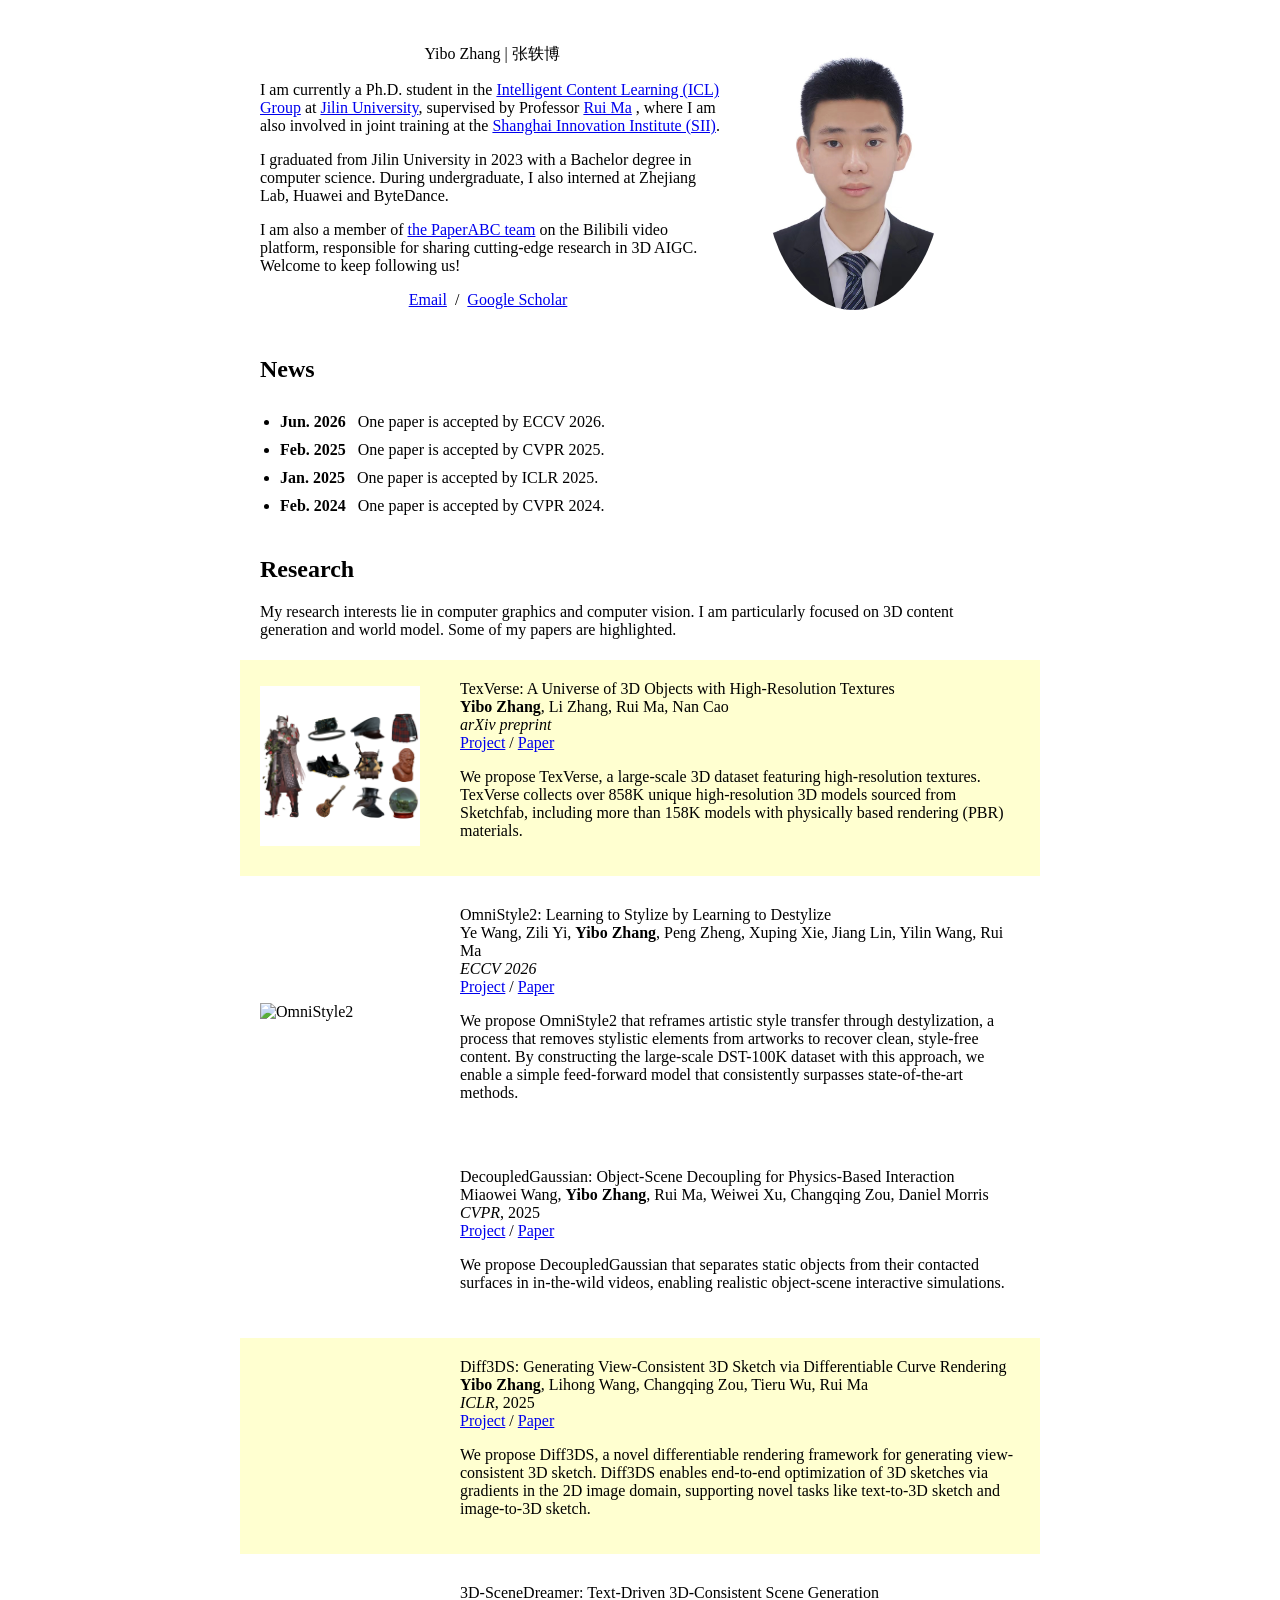
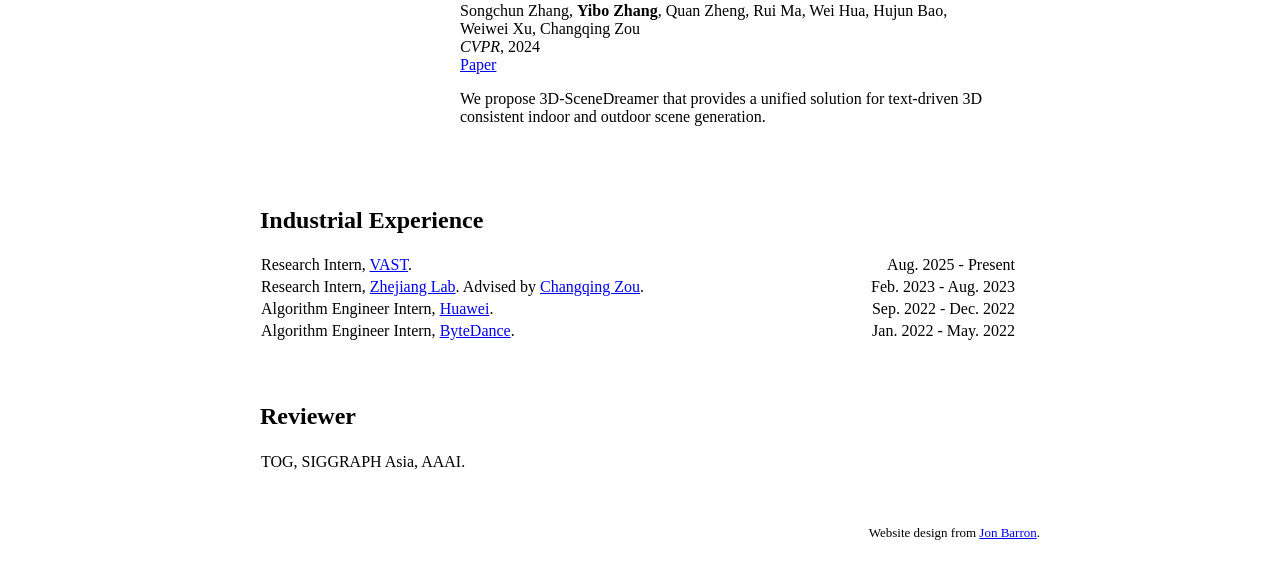
==== index.html @ 72d9ba34 "Swap OmniStyle2 and TexVerse content in index.html" ====
<!DOCTYPE HTML>
<html lang="en">
  <head>
    <meta http-equiv="Content-Type" content="text/html; charset=UTF-8">

    <title>Yibo Zhang</title>

    <meta name="author" content="Yibo Zhang">
    <meta name="viewport" content="width=device-width, initial-scale=1">
    <link rel="shortcut icon" href="images/favicon/favicon.ico" type="image/x-icon">
    <link rel="stylesheet" type="text/css" href="stylesheet.css">
    
  </head> 

  <body>
    <table style="width:100%;max-width:800px;border:0px;border-spacing:0px;border-collapse:separate;margin-right:auto;margin-left:auto;"><tbody>
      <tr style="padding:0px">
        <td style="padding:0px">
          <table style="width:100%;border:0px;border-spacing:0px;border-collapse:separate;margin-right:auto;margin-left:auto;"><tbody>
            <tr style="padding:0px">
              <td style="padding:2.5%;width:63%;vertical-align:middle">
                <p class="name" style="text-align: center;"> Yibo Zhang | 张轶博</p>
                <p>
                  I am currently a Ph.D. student in the <a href="https://ruim-jlu.github.io/team/">Intelligent Content Learning (ICL) Group</a> at <a href="https://global.jlu.edu.cn/">Jilin University</a>, supervised by Professor <a href="https://ruim-jlu.github.io/">Rui Ma</a>
                  , where I am also involved in joint training at the <a href="https://www.sii.edu.cn/">Shanghai Innovation Institute (SII)</a>.
                </p>
                
                <p> 
                  I graduated from Jilin University in 2023 with a Bachelor degree in computer science.
                  During undergraduate, I also interned at Zhejiang Lab, Huawei and ByteDance.
                </p>

                <p>
                  I am also a member of <a href="https://space.bilibili.com/1127990326">the PaperABC team</a> on the Bilibili video platform, responsible for sharing cutting-edge research in 3D AIGC. 
                  Welcome to keep following us!
                </p>
                <p style="text-align:center">
                  <a href="mailto:ybzhang23@mails.jlu.edu.cn">Email</a> &nbsp;/&nbsp;
                  <a href="https://scholar.google.com/citations?user=3O2Qq2EAAAAJ">Google Scholar</a> &nbsp;
                </p>

              </td>
              
              <td style="padding:2.5%;width:40%;max-width:40%">
                <a href="images/YiboZhang.jpg"><img style="width:70%;max-width:100%;object-fit: cover; border-radius: 50%;" alt="profile photo" src="images/YiboZhang.jpg" class="hoverZoomLink"></a>
              </td>
            
            </tr>
          </tbody></table>

         <table style="width:100%;border:0px;border-spacing:0px;border-collapse:separate;margin-right:auto;margin-left:auto;margin-bottom:-10px;"><tbody>
          </tbody></table>

        <table style="width:100%;border:0px;border-spacing:0px;border-collapse:separate;margin-right:auto;margin-left:auto;">
          <tbody>
            <tr>
              <td style="padding-left:20px;width:100%;vertical-align:middle">
                <h2>News</h2>
                <ul style="padding-left:20px; padding-top:10px; margin:0;">
                  <li><b>Jun. 2026</b> &nbsp; One paper is accepted by ECCV 2026.</li>
                </ul>
                <ul style="padding-left:20px; padding-top:10px; margin:0;">
                  <li><b>Feb. 2025</b> &nbsp; One paper is accepted by CVPR 2025.</li>
                </ul>
                <ul style="padding-left:20px; padding-top:10px; margin:0;">
                  <li><b>Jan. 2025</b> &nbsp; One paper is accepted by ICLR 2025.</li>
                </ul>
                <ul style="padding-left:20px; padding-top:10px; margin:0;">
                  <li><b>Feb. 2024</b> &nbsp; One paper is accepted by CVPR 2024.</li>
                </ul>
              </td>
            </tr>
          </tbody>
        </table>

        <table style="width:100%;border:0px;border-spacing:0px;border-collapse:separate;margin-right:auto;margin-left:auto;"><tbody>
              <tr> 
                <td style="padding:20px 20px 0px 20px; width:100%; vertical-align:middle">
                <h2>Research</h2>
                <p>
                My research interests lie in computer graphics and computer vision. I am particularly focused on 3D content generation and world model. Some of my papers are <span class="highlight">highlighted</span>.
                </p>
              </td> </tr>
        </tbody></table>

          <table style="width:100%;border:0px;border-spacing:0px 5px;border-collapse:separate;margin-right:auto;margin-left:auto;"><tbody>
          <tr bgcolor="#ffffd0">
            <td style="padding:20px;width:25%;vertical-align:middle">
              <div class="one">
                <div class="two" id='texverse_image'>
                <img src="./images/TexVerse.png" alt="TexVerse" width="100%">
                </div>
            </td>
            <td style="padding:20px;width:75%;vertical-align:middle;padding-right:25px;">
              <a">
                <span class="papertitle">TexVerse: A Universe of 3D Objects with High-Resolution Textures</span>
              </a>
              
              <br>
                <strong>Yibo Zhang</strong>, 
                Li Zhang,
                Rui Ma, 
                Nan Cao
                <br>
                <em> arXiv preprint</em>
                <!-- <em>CVPR</em>, 2025 -->


                <br> <a href="https://github.com/yiboz2001/TexVerse">Project</a> / <a href="https://arxiv.org/abs/2508.10868">Paper</a>  

              <p>
                We propose TexVerse, a large-scale 3D dataset featuring high-resolution textures. TexVerse collects over 858K unique high-resolution 3D models sourced from Sketchfab, including more than 158K models with physically based rendering (PBR) materials.
              </p>
            </td>
          </tr>
          </tbody></table>

        <table style="width:100%;border:0px;border-spacing:0px 5px;border-collapse:separate;margin-right:auto;margin-left:auto;"><tbody>
          <tr>
            <td style="padding:20px;width:25%;vertical-align:middle">
              <div class="one">
                <div class="two" id='omnistyle2_image'>
                <img src="./images/OmniStyle2.png" alt="OmniStyle2" width="100%">
                </div>
            </td>
            <td style="padding:20px;width:75%;vertical-align:middle;padding-right:25px;">
              <a">
                <span class="papertitle">OmniStyle2: Learning to Stylize by Learning to Destylize</span>
              </a>
              
              <br>
                Ye Wang, 
                Zili Yi, 
                <strong>Yibo Zhang</strong>, 
                Peng Zheng, 
                Xuping Xie, 
                Jiang Lin, 
                Yilin Wang, 
                Rui Ma
              <br>
                <em> ECCV 2026</em>


                <br> <a href="https://wangyephd.github.io/projects/DeStyle/index.html">Project</a> / <a href="https://arxiv.org/abs/2509.05970">Paper</a>  

              <p>
                We propose OmniStyle2 that reframes artistic style transfer through destylization, a process that removes stylistic elements from artworks to recover clean, style-free content. By constructing the large-scale DST-100K dataset with this approach, we enable a simple feed-forward model that consistently surpasses state-of-the-art methods.
              </p>
            </td>
          </tr>
          </tbody></table>
          
          <table style="width:100%;border:0px;border-spacing:0px 5px;border-collapse:separate;margin-right:auto;margin-left:auto;"><tbody>
          <tr>
            <td style="padding:20px;width:25%;vertical-align:middle">
              <div class="one">
                <div class="two" id='decoupledgaussian_image'><video  width=100% height=100% muted autoplay loop>
                <source src="./images/DecoupledGaussian.mp4" type="video/mp4">
                Your browser does not support the video tag.
                </video></div>
                <img src='' width="160">
              </div>
            </td>
            <td style="padding:20px;width:75%;vertical-align:middle;padding-right:25px;">
              <a">
                <span class="papertitle">DecoupledGaussian: Object-Scene Decoupling for Physics-Based Interaction</span>
              </a>
              
              <br>
                Miaowei Wang,
                <strong>Yibo Zhang</strong>, 
                Rui Ma, 
                Weiwei Xu, 
                Changqing Zou, 
                Daniel Morris
                <br>
                <em>CVPR</em>, 2025


                <br> <a href="https://wangmiaowei.github.io/DecoupledGaussian.github.io/">Project</a> / <a href="https://arxiv.org/abs/2503.05484v1">Paper</a>  

              <p>
                We propose DecoupledGaussian that separates static objects from their contacted surfaces in in-the-wild videos, enabling realistic object-scene interactive simulations.
              </p>
            </td>
          </tr>
          </tbody></table>


          <table style="width:100%;border:0px;border-spacing:0px 5px;border-collapse:separate;margin-right:auto;margin-left:auto;"><tbody>

          <tr bgcolor="#ffffd0">
            <td style="padding:20px;width:25%;vertical-align:middle" >
              <div class="one">
                <div class="two" id='diff3ds_image'><video  width=100% height=100% muted autoplay loop>
                <source src="./images/Diff3DS.mp4" type="video/mp4">
                Your browser does not support the video tag.
                </video></div>
                <img src='' width="160">
              </div>
            </td>

            <td style="padding:20px;width:75%;vertical-align:middle;padding-right:25px;">
              <a">
                <span class="papertitle">Diff3DS: Generating View-Consistent 3D Sketch via Differentiable Curve Rendering</span>
              </a>
              
              <br>
                <strong>Yibo Zhang</strong>,
                Lihong Wang,
                Changqing Zou,
                Tieru Wu,
                Rui Ma
                <br>
                <em>ICLR</em>, 2025


                <br> <a href="https://yiboz2001.github.io/Diff3DS/">Project</a> / <a href="https://arxiv.org/abs/2405.15305">Paper</a> 

              <p>
                We propose Diff3DS, a novel differentiable rendering framework for generating view-consistent 3D sketch.
                Diff3DS enables end-to-end optimization of 3D sketches via gradients in the 2D image domain, supporting novel tasks like text-to-3D sketch and image-to-3D sketch.
              </p>
            </td>
          </tr>

          <table style="width:100%;border:0px;border-spacing:0px 5px;border-collapse:separate;margin-right:auto;margin-left:auto;"><tbody>

          <tr>
            <td style="padding:20px;width:25%;vertical-align:middle">
              <div class="one">
                <div class="two" id='3dscenedreamer_image'><video  width=100% height=100% muted autoplay loop>
                <source src="./images/3DSceneDreamer.mp4" type="video/mp4">
                Your browser does not support the video tag.
                </video></div>
                <img src='' width="160">
              </div>
            </td>

            <td style="padding:20px;width:75%;vertical-align:middle;padding-right:25px;">
              <a">
                <span class="papertitle">3D-SceneDreamer: Text-Driven 3D-Consistent Scene Generation</span>
              </a>
              
              <br>
                Songchun Zhang,
                <strong>Yibo Zhang</strong>,
                Quan Zheng,
                Rui Ma,  
                Wei Hua,
                Hujun Bao,
                <br>
                Weiwei Xu,
                Changqing Zou
                <br>
                <em>CVPR</em>, 2024
              <br>
                   <a href="https://arxiv.org/abs/2403.09439">Paper</a>
              <p></p>
              <p>
                We propose 3D-SceneDreamer that provides a unified solution for text-driven 3D consistent indoor and outdoor scene generation.
              </p>
            </td>
          </tr>
          </tbody></table>  


          <table style="width:100%;border:0px;border-spacing:0px;border-collapse:separate;margin-right:auto;margin-left:auto;"><tbody>
              <tr> 
                <td style="padding:20px;width:100%;vertical-align:middle">
                <h2>Industrial Experience</h2>

                <table style="width:100%; margin-top:10px; margin-left:-2px;">
                  <tr> 
                    <td align="left"> Research Intern, <a href="https://www.tripo3d.ai/">VAST</a>. 
                    <td align="right"> Aug. 2025 - Present </td>  
                  </tr>

                  <tr> 
                    <td align="left"> Research Intern, <a href="https://en.zhejianglab.com/">Zhejiang Lab</a>. Advised by <a href="https://changqingzou.weebly.com/">Changqing Zou</a>. </td> 
                    <td align="right"> Feb. 2023 - Aug. 2023 </td> 
                  </tr>

                  <tr> 
                    <td align="left"> Algorithm Engineer Intern, <a href="https://www.huawei.com">Huawei</a>. </td> 
                    <td align="right"> Sep. 2022 - Dec. 2022 </td> 
                  </tr>

                  <tr> 
                    <td align="left"> Algorithm Engineer Intern, <a href="https://www.bytedance.com">ByteDance</a>. </td> 
                    <td align="right"> Jan. 2022 - May. 2022 </td> 
                  </tr>
                </table>

          </tbody></table>

          <table style="width:100%;border:0px;border-spacing:0px;border-collapse:separate;margin-right:auto;margin-left:auto;"><tbody>
              <tr> 
                <td style="padding:20px;width:100%;vertical-align:middle">
                <h2>Reviewer</h2>

                <table style="width:100%; margin-top:10px; margin-left:-2px;">
                  <tr> 
                    <td align="left"> TOG, SIGGRAPH Asia, AAAI. 
                  </tr>
                </table>

          </tbody></table>
            
          <table style="width:100%;border:0px;border-spacing:0px;border-collapse:separate;margin-right:auto;margin-left:auto;"><tbody>
            <tr>
              <td style="padding:0px">
                <br>
                <p style="text-align:right;font-size:small;">
                  Website design from <a href="https://jonbarron.info/">Jon Barron</a>.</p>
              </td>
            </tr>
          </tbody></table>

        </td>
      </tr>
    </table>
  </body>
</html>
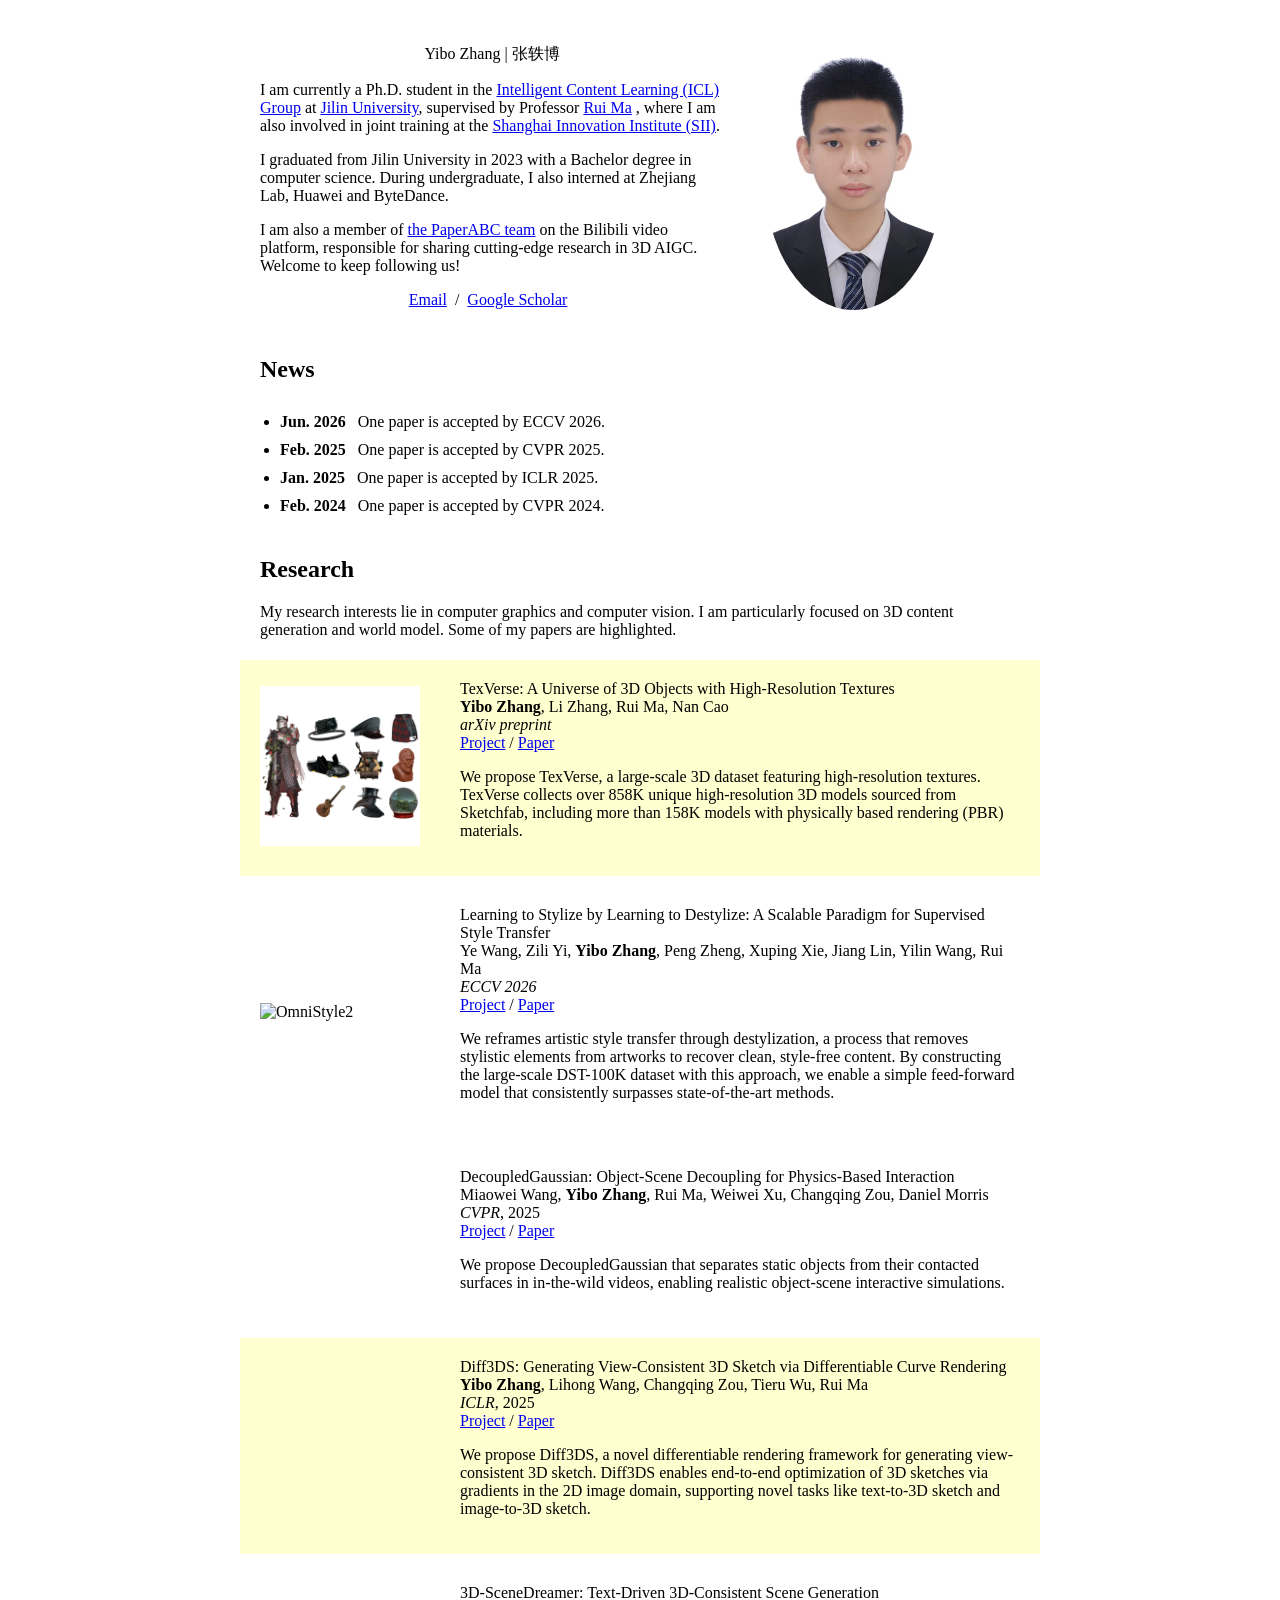
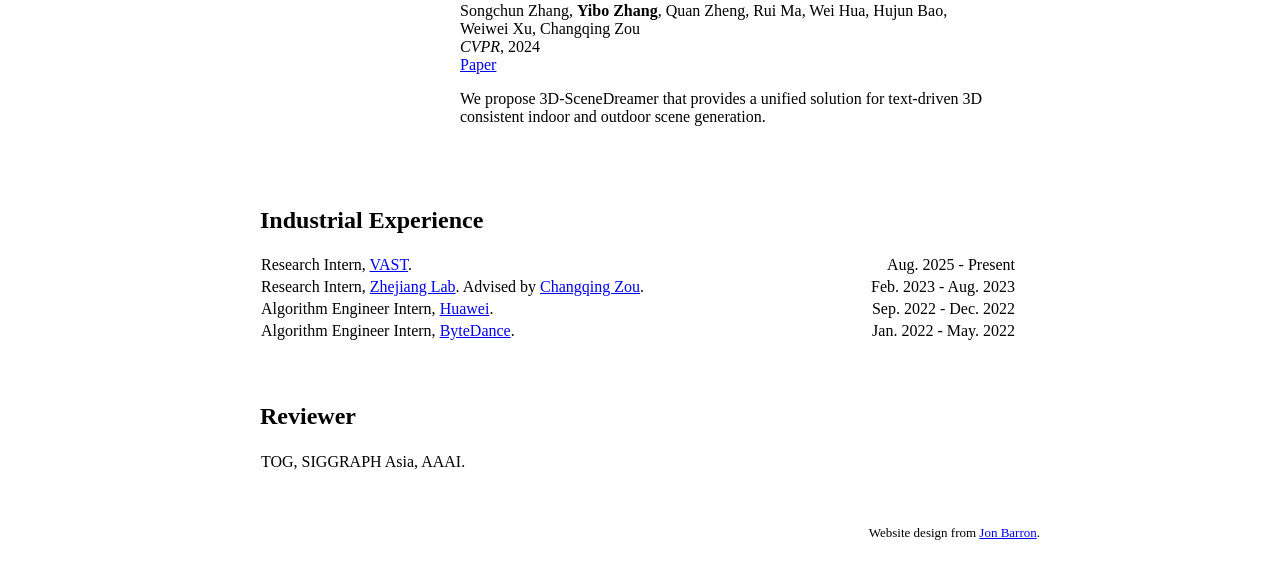
==== commit e48a8faf: "Revise title and description in index.html Updated the title and description for clarity." ====
--- a/index.html
+++ b/index.html
@@ -125,7 +125,7 @@
             </td>
             <td style="padding:20px;width:75%;vertical-align:middle;padding-right:25px;">
               <a">
-                <span class="papertitle">OmniStyle2: Learning to Stylize by Learning to Destylize</span>
+                <span class="papertitle">Learning to Stylize by Learning to Destylize: A Scalable Paradigm for Supervised Style Transfer</span>
               </a>
               
               <br>
@@ -140,11 +140,10 @@
               <br>
                 <em> ECCV 2026</em>
 
-
                 <br> <a href="https://wangyephd.github.io/projects/DeStyle/index.html">Project</a> / <a href="https://arxiv.org/abs/2509.05970">Paper</a>  
 
               <p>
-                We propose OmniStyle2 that reframes artistic style transfer through destylization, a process that removes stylistic elements from artworks to recover clean, style-free content. By constructing the large-scale DST-100K dataset with this approach, we enable a simple feed-forward model that consistently surpasses state-of-the-art methods.
+                We reframes artistic style transfer through destylization, a process that removes stylistic elements from artworks to recover clean, style-free content. By constructing the large-scale DST-100K dataset with this approach, we enable a simple feed-forward model that consistently surpasses state-of-the-art methods.
               </p>
             </td>
           </tr>
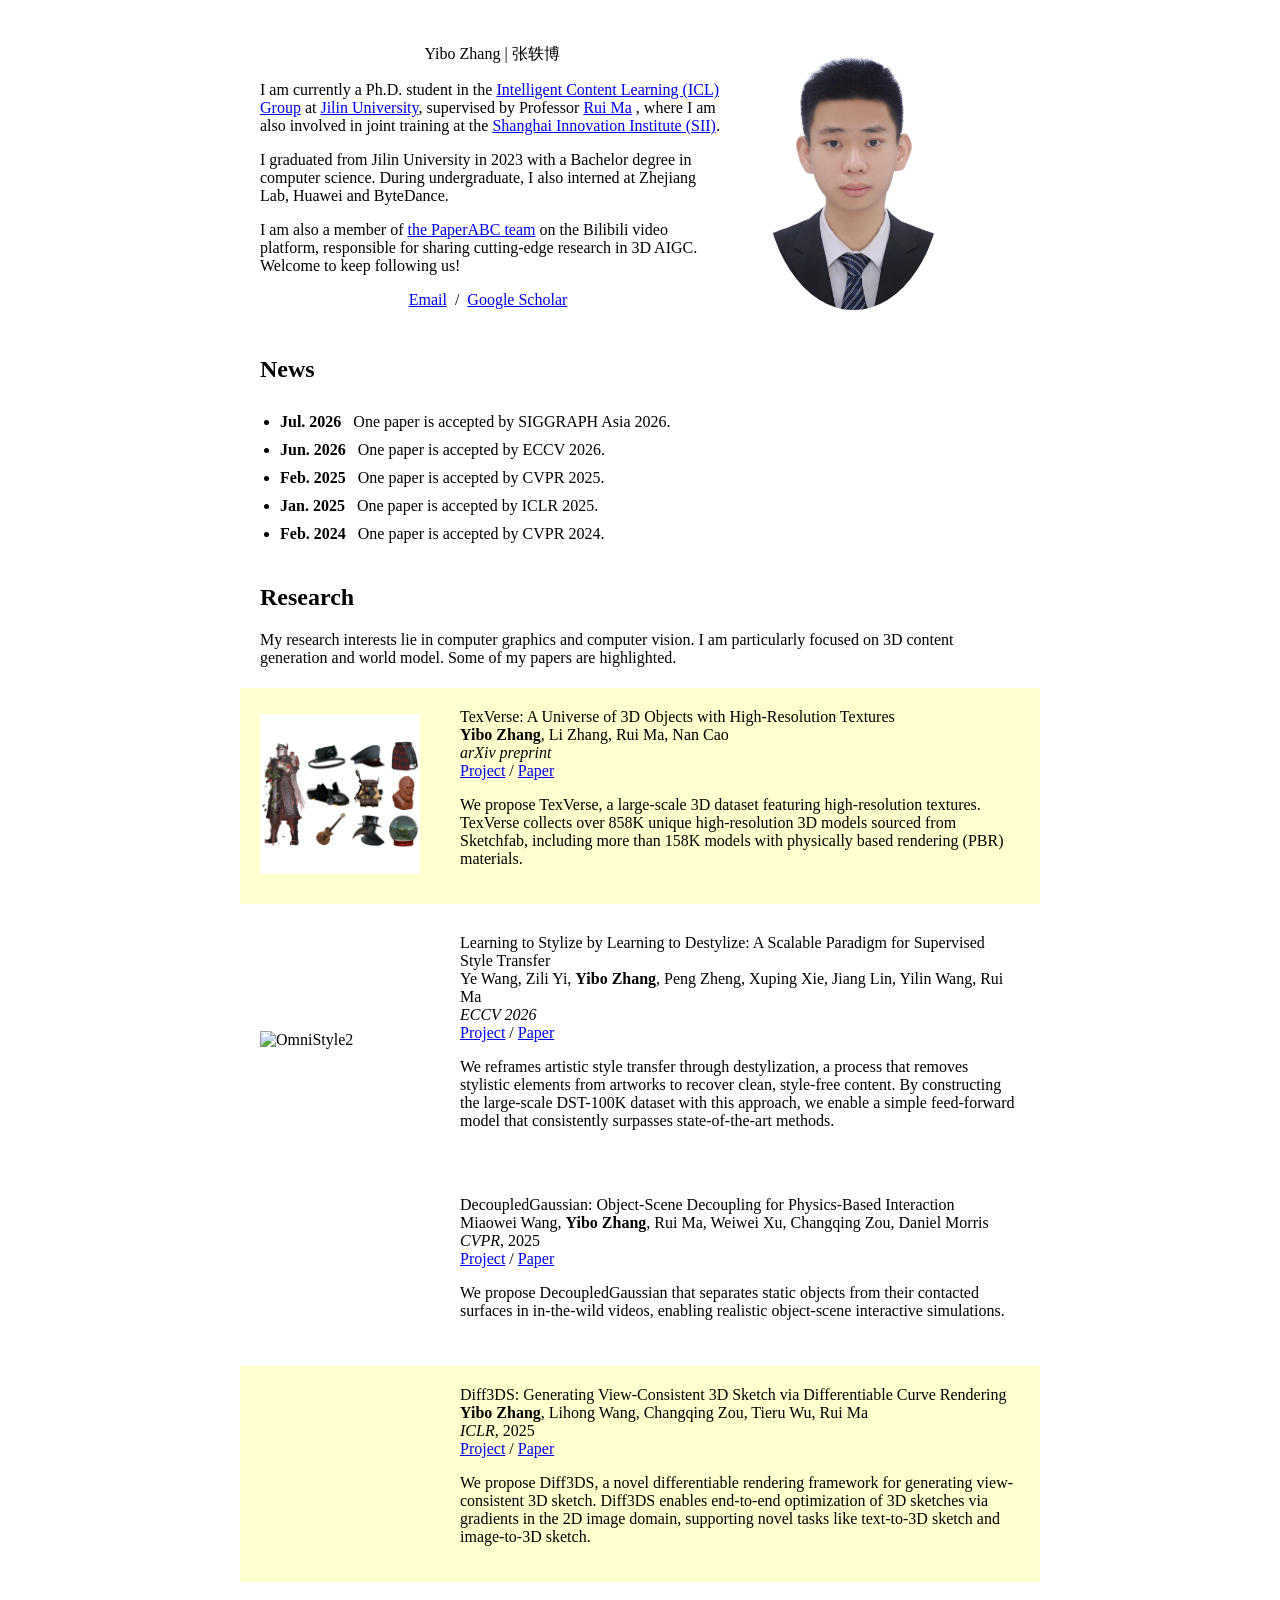
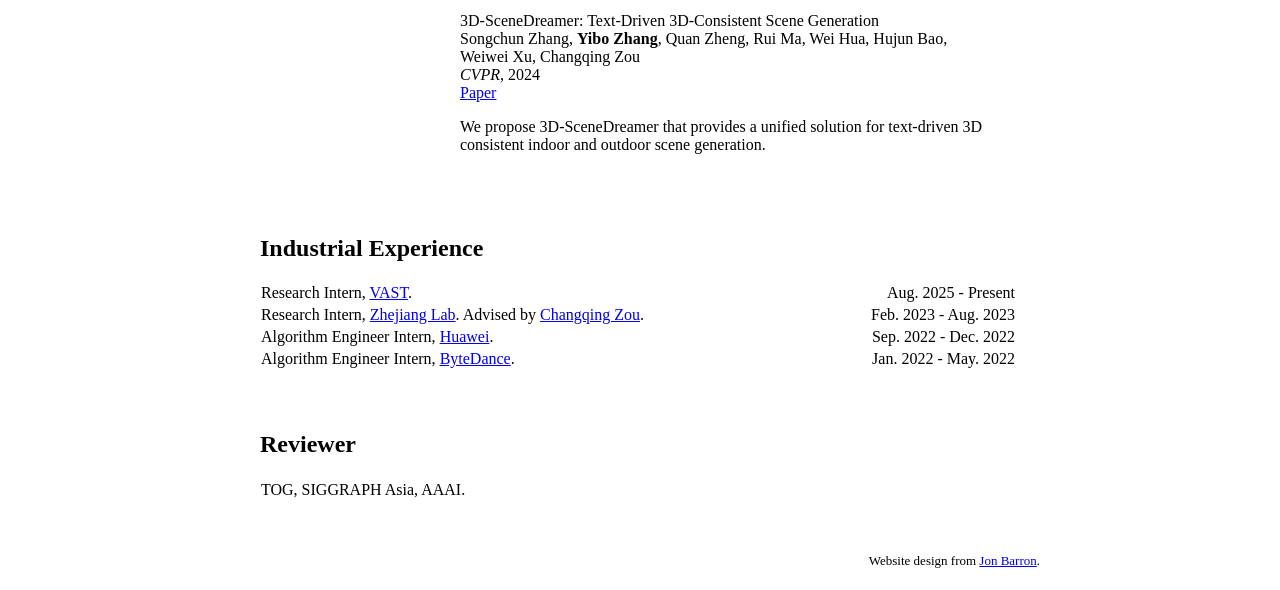
==== commit 2c7f1217: "Add news item for SIGGRAPH Asia 2026 acceptance" ====
--- a/index.html
+++ b/index.html
@@ -57,6 +57,9 @@
               <td style="padding-left:20px;width:100%;vertical-align:middle">
                 <h2>News</h2>
                 <ul style="padding-left:20px; padding-top:10px; margin:0;">
+                  <li><b>Jul. 2026</b> &nbsp; One paper is accepted by SIGGRAPH Asia 2026.</li>
+                </ul>
+                <ul style="padding-left:20px; padding-top:10px; margin:0;">
                   <li><b>Jun. 2026</b> &nbsp; One paper is accepted by ECCV 2026.</li>
                 </ul>
                 <ul style="padding-left:20px; padding-top:10px; margin:0;">
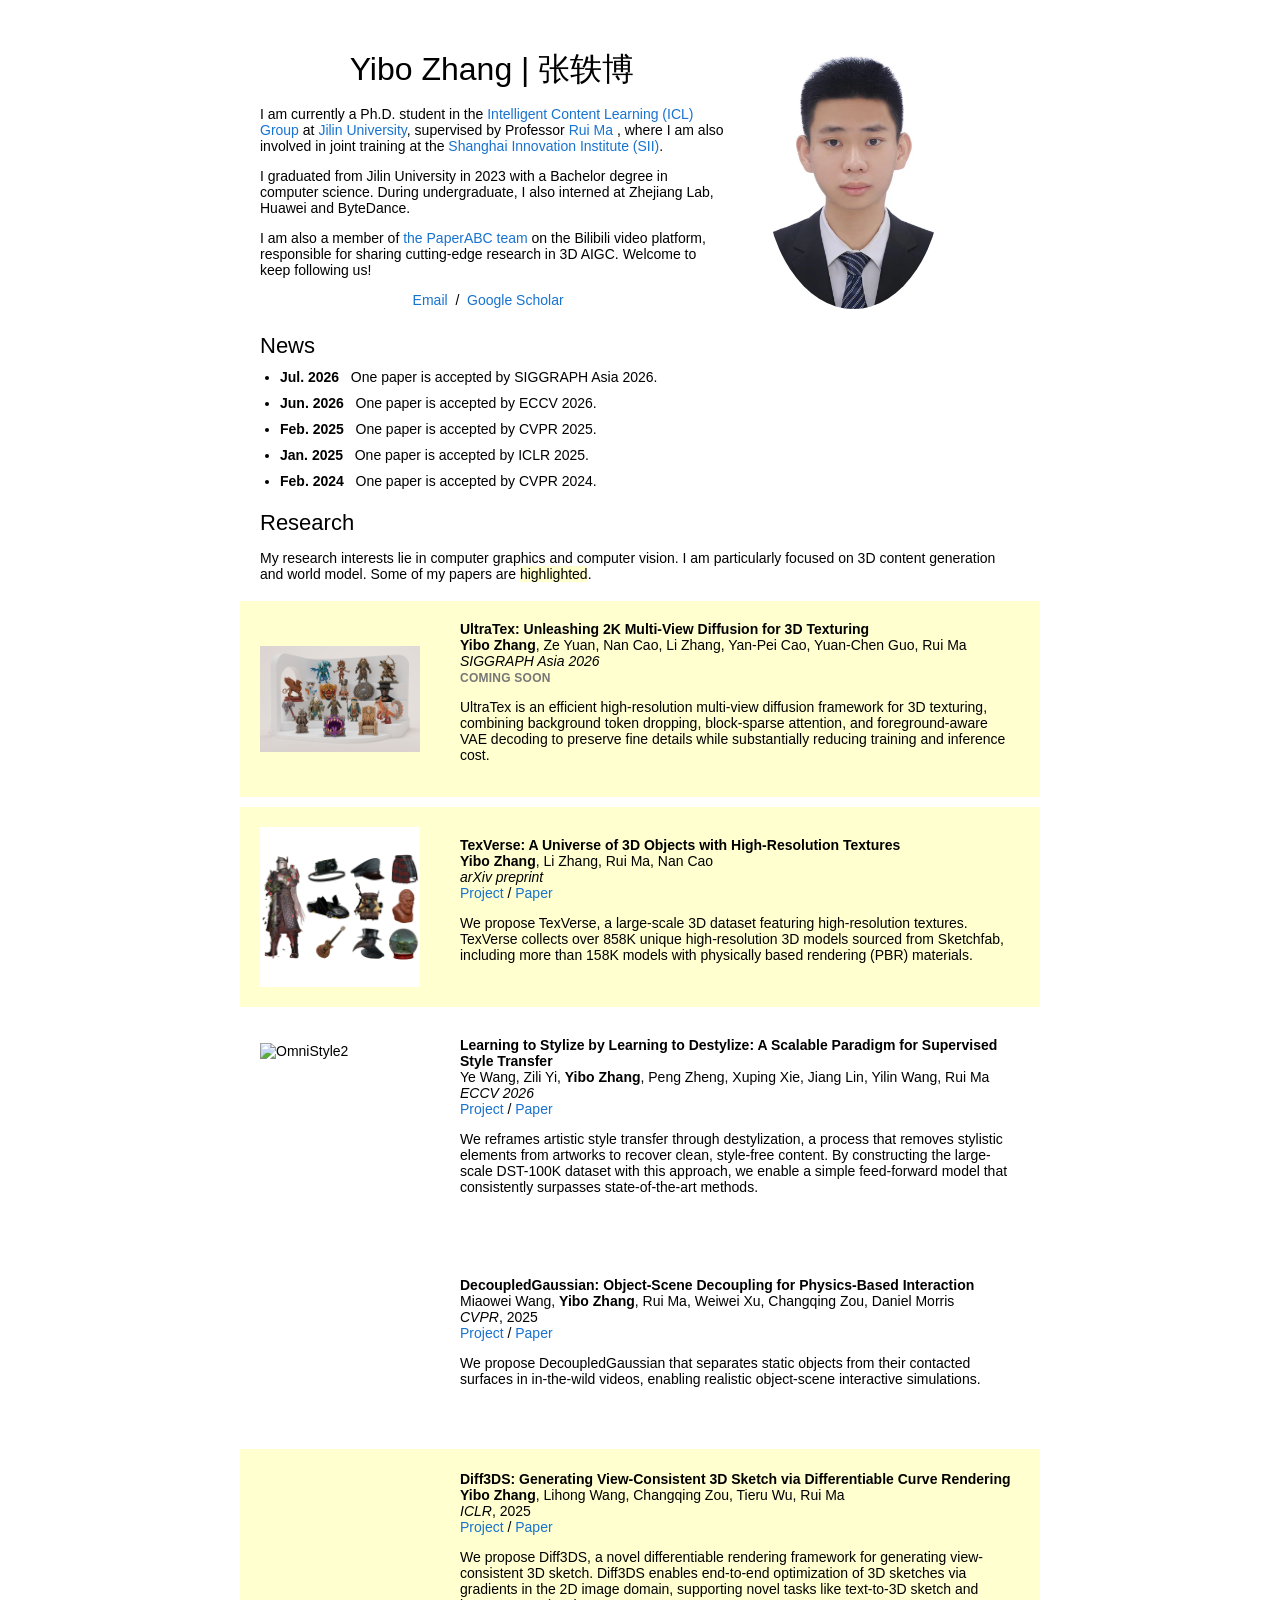
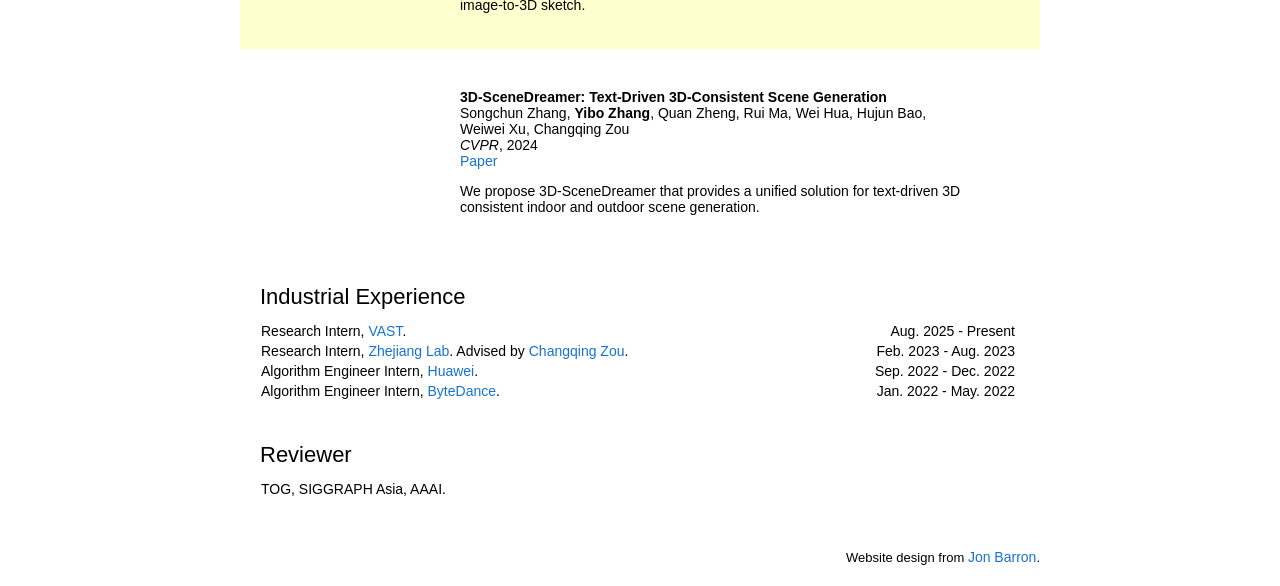
==== commit e3c519b3: "Update UltraTex publication entry" ====
--- a/index.html
+++ b/index.html
@@ -89,6 +89,26 @@
           <table style="width:100%;border:0px;border-spacing:0px 5px;border-collapse:separate;margin-right:auto;margin-left:auto;"><tbody>
           <tr bgcolor="#ffffd0">
             <td style="padding:20px;width:25%;vertical-align:middle">
+              <div class="ultratex-teaser" id='ultratex_image'>
+                <img src="./images/UltraTex.jpg" alt="UltraTex teaser">
+            </td>
+            <td style="padding:20px;width:75%;vertical-align:middle;padding-right:25px;">
+              <span class="papertitle">UltraTex: Unleashing 2K Multi-View Diffusion for 3D Texturing</span>
+              <br>
+                <strong>Yibo Zhang</strong>, Ze Yuan, Nan Cao, Li Zhang, Yan-Pei Cao, Yuan-Chen Guo, Rui Ma
+              <br>
+                <em>SIGGRAPH Asia 2026</em>
+                <br> <span class="coming-soon">COMING SOON</span>
+              <p>
+                UltraTex is an efficient high-resolution multi-view diffusion framework for 3D texturing, combining background token dropping, block-sparse attention, and foreground-aware VAE decoding to preserve fine details while substantially reducing training and inference cost.
+              </p>
+            </td>
+          </tr>
+          </tbody></table>
+
+          <table style="width:100%;border:0px;border-spacing:0px 5px;border-collapse:separate;margin-right:auto;margin-left:auto;"><tbody>
+          <tr bgcolor="#ffffd0">
+            <td style="padding:20px;width:25%;vertical-align:middle">
               <div class="one">
                 <div class="two" id='texverse_image'>
                 <img src="./images/TexVerse.png" alt="TexVerse" width="100%">
--- a/stylesheet.css
+++ b/stylesheet.css
@@ -0,0 +1,154 @@
+/* latin-ext */
+@font-face {
+  font-family: 'Lato';
+  font-style: italic;
+  font-weight: 400;
+  src: local('Lato Italic'), local('Lato-Italic'), url(https://fonts.gstatic.com/s/lato/v15/S6u8w4BMUTPHjxsAUi-qNiXg7eU0.woff2) format('woff2');
+  unicode-range: U+0100-024F, U+0259, U+1E00-1EFF, U+2020, U+20A0-20AB, U+20AD-20CF, U+2113, U+2C60-2C7F, U+A720-A7FF;
+}
+/* latin */
+@font-face {
+  font-family: 'Lato';
+  font-style: italic;
+  font-weight: 400;
+  src: local('Lato Italic'), local('Lato-Italic'), url(https://fonts.gstatic.com/s/lato/v15/S6u8w4BMUTPHjxsAXC-qNiXg7Q.woff2) format('woff2');
+  unicode-range: U+0000-00FF, U+0131, U+0152-0153, U+02BB-02BC, U+02C6, U+02DA, U+02DC, U+2000-206F, U+2074, U+20AC, U+2122, U+2191, U+2193, U+2212, U+2215, U+FEFF, U+FFFD;
+}
+/* latin-ext */
+@font-face {
+  font-family: 'Lato';
+  font-style: italic;
+  font-weight: 700;
+  src: local('Lato Bold Italic'), local('Lato-BoldItalic'), url(https://fonts.gstatic.com/s/lato/v15/S6u_w4BMUTPHjxsI5wq_FQftx9897sxZ.woff2) format('woff2');
+  unicode-range: U+0100-024F, U+0259, U+1E00-1EFF, U+2020, U+20A0-20AB, U+20AD-20CF, U+2113, U+2C60-2C7F, U+A720-A7FF;
+}
+/* latin */
+@font-face {
+  font-family: 'Lato';
+  font-style: italic;
+  font-weight: 700;
+  src: local('Lato Bold Italic'), local('Lato-BoldItalic'), url(https://fonts.gstatic.com/s/lato/v15/S6u_w4BMUTPHjxsI5wq_Gwftx9897g.woff2) format('woff2');
+  unicode-range: U+0000-00FF, U+0131, U+0152-0153, U+02BB-02BC, U+02C6, U+02DA, U+02DC, U+2000-206F, U+2074, U+20AC, U+2122, U+2191, U+2193, U+2212, U+2215, U+FEFF, U+FFFD;
+}
+/* latin-ext */
+@font-face {
+  font-family: 'Lato';
+  font-style: normal;
+  font-weight: 400;
+  src: local('Lato Regular'), local('Lato-Regular'), url(https://fonts.gstatic.com/s/lato/v15/S6uyw4BMUTPHjxAwXiWtFCfQ7A.woff2) format('woff2');
+  unicode-range: U+0100-024F, U+0259, U+1E00-1EFF, U+2020, U+20A0-20AB, U+20AD-20CF, U+2113, U+2C60-2C7F, U+A720-A7FF;
+}
+/* latin */
+@font-face {
+  font-family: 'Lato';
+  font-style: normal;
+  font-weight: 400;
+  src: local('Lato Regular'), local('Lato-Regular'), url(https://fonts.gstatic.com/s/lato/v15/S6uyw4BMUTPHjx4wXiWtFCc.woff2) format('woff2');
+  unicode-range: U+0000-00FF, U+0131, U+0152-0153, U+02BB-02BC, U+02C6, U+02DA, U+02DC, U+2000-206F, U+2074, U+20AC, U+2122, U+2191, U+2193, U+2212, U+2215, U+FEFF, U+FFFD;
+}
+/* latin-ext */
+@font-face {
+  font-family: 'Lato';
+  font-style: normal;
+  font-weight: 700;
+  src: local('Lato Bold'), local('Lato-Bold'), url(https://fonts.gstatic.com/s/lato/v15/S6u9w4BMUTPHh6UVSwaPGQ3q5d0N7w.woff2) format('woff2');
+  unicode-range: U+0100-024F, U+0259, U+1E00-1EFF, U+2020, U+20A0-20AB, U+20AD-20CF, U+2113, U+2C60-2C7F, U+A720-A7FF;
+}
+/* latin */
+@font-face {
+  font-family: 'Lato';
+  font-style: normal;
+  font-weight: 700;
+  src: local('Lato Bold'), local('Lato-Bold'), url(https://fonts.gstatic.com/s/lato/v15/S6u9w4BMUTPHh6UVSwiPGQ3q5d0.woff2) format('woff2');
+  unicode-range: U+0000-00FF, U+0131, U+0152-0153, U+02BB-02BC, U+02C6, U+02DA, U+02DC, U+2000-206F, U+2074, U+20AC, U+2122, U+2191, U+2193, U+2212, U+2215, U+FEFF, U+FFFD;
+}
+
+a {
+  color: #1772d0;
+  text-decoration: none;
+}
+
+a:focus,
+a:hover {
+  color: #f09228;
+  text-decoration: none;
+}
+
+body,
+td,
+th,
+tr,
+p,
+a {
+  font-family: 'Lato', Verdana, Helvetica, sans-serif;
+  font-size: 14px;
+}
+
+strong {
+  font-family: 'Lato', Verdana, Helvetica, sans-serif;
+  font-size: 14px;
+}
+
+h2 {
+  margin: 0;
+  font-weight: normal;
+  font-family: 'Lato', Verdana, Helvetica, sans-serif;
+  font-size: 22px;
+}
+
+.papertitle {
+  font-family: 'Lato', Verdana, Helvetica, sans-serif;
+  font-size: 14px;
+  font-weight: 700;
+}
+
+.name {
+  padding-top: 20px;
+  margin: 0;
+  font-family: 'Lato', Verdana, Helvetica, sans-serif;
+  font-size: 32px;
+}
+
+.one {
+  width: 160px;
+  height: 160px;
+  position: relative;
+}
+
+.two {
+  width: 160px;
+  height: 160px;
+  position: absolute;
+  transition: opacity .2s ease-in-out;
+  -moz-transition: opacity .2s ease-in-out;
+  -webkit-transition: opacity .2s ease-in-out;
+}
+
+.fade {
+  transition: opacity .2s ease-in-out;
+  -moz-transition: opacity .2s ease-in-out;
+  -webkit-transition: opacity .2s ease-in-out;
+}
+
+span.highlight {
+  background-color: #ffffd0;
+}
+/* Preserve the UltraTex teaser's original aspect ratio in the publication card. */
+.ultratex-teaser {
+  width: 100%;
+  max-width: 220px;
+  margin: 0 auto;
+}
+
+.ultratex-teaser img {
+  display: block;
+  width: 100%;
+  height: auto;
+}
+
+.coming-soon {
+  color: #777;
+  font-size: 12px;
+  font-weight: 700;
+  letter-spacing: 0.02em;
+}
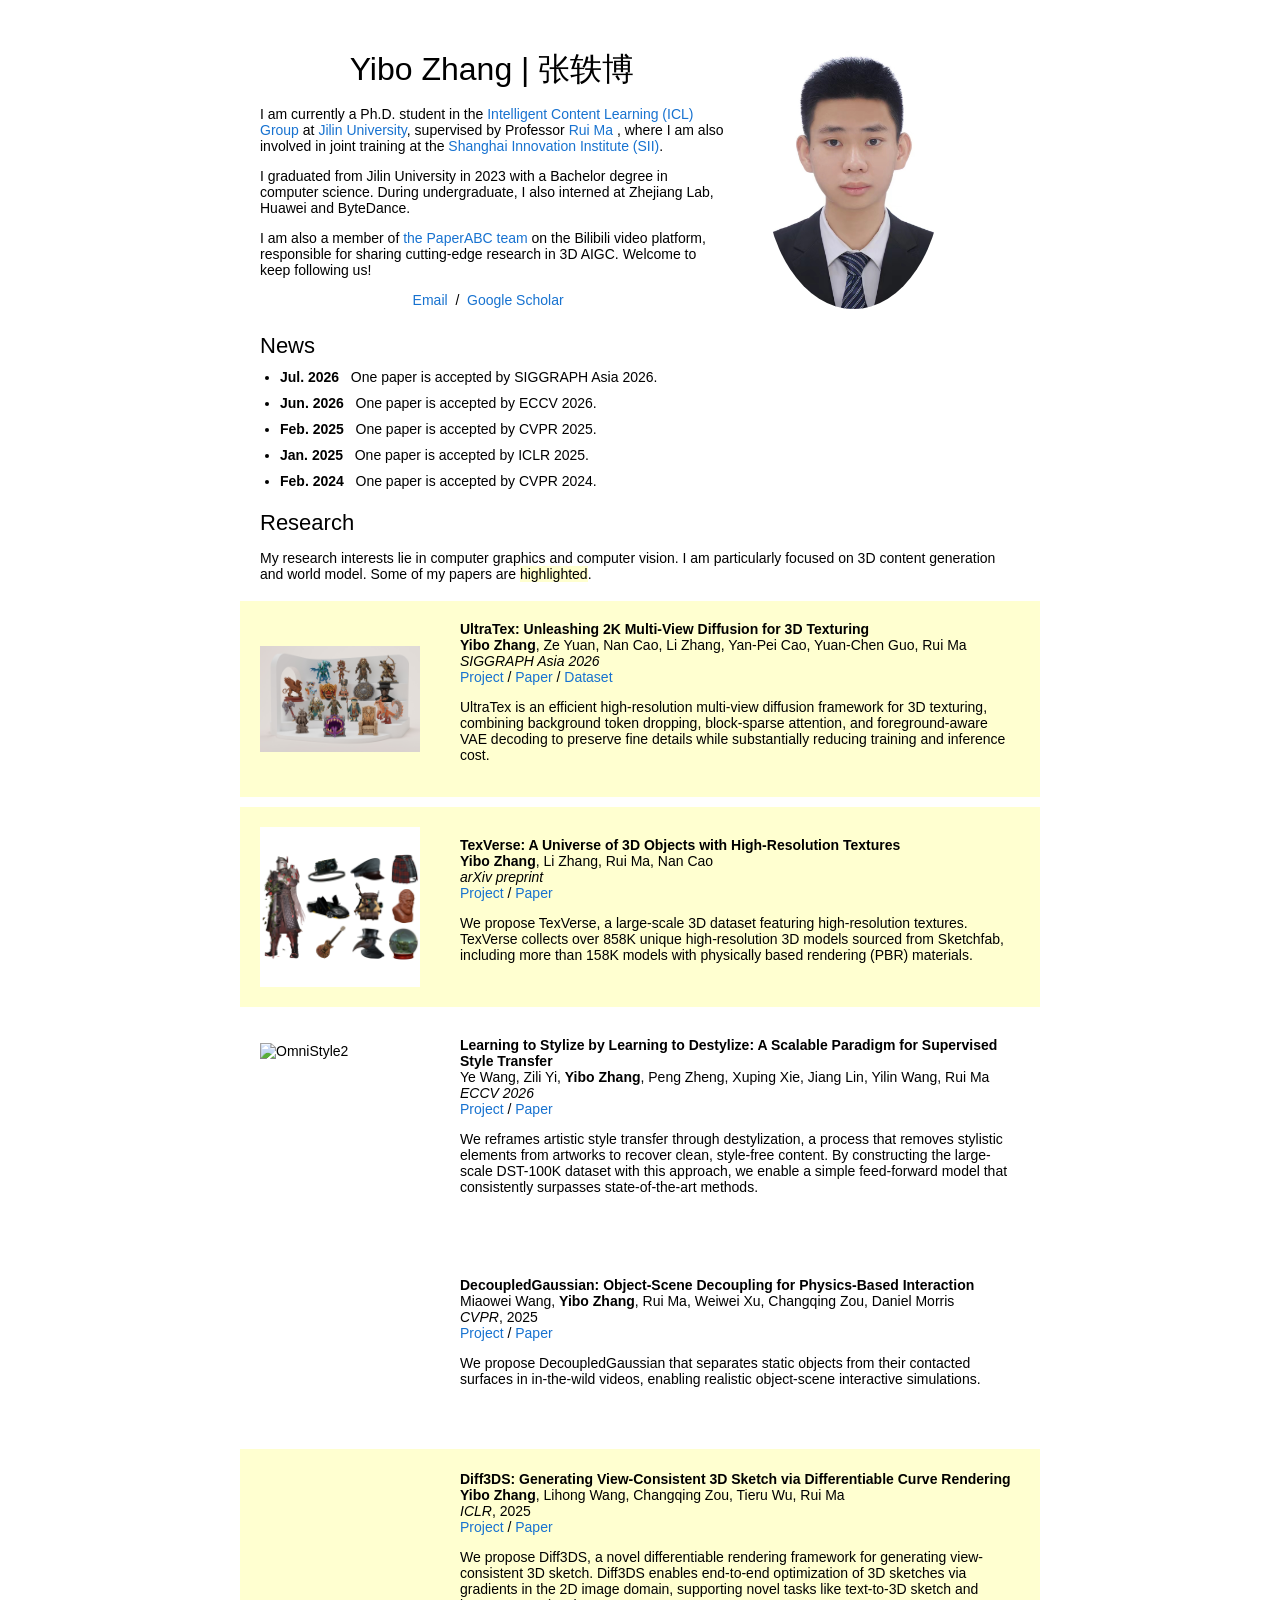
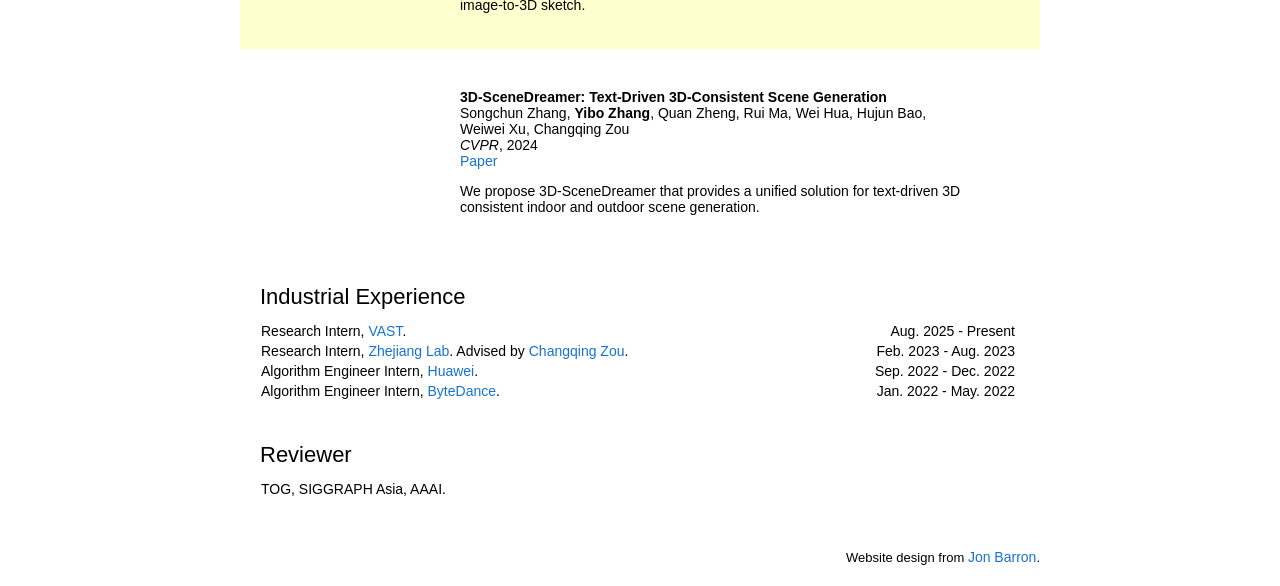
==== commit 0a64aa2d: "Link UltraTex project page, paper, and dataset Co-Authored-By: Claude <noreply@anthropic.com>" ====
--- a/index.html
+++ b/index.html
@@ -98,7 +98,7 @@
                 <strong>Yibo Zhang</strong>, Ze Yuan, Nan Cao, Li Zhang, Yan-Pei Cao, Yuan-Chen Guo, Rui Ma
               <br>
                 <em>SIGGRAPH Asia 2026</em>
-                <br> <span class="coming-soon">COMING SOON</span>
+                <br> <a href="https://yiboz2001.github.io/UltraTex/">Project</a> / <a href="https://arxiv.org/abs/2609.23169">Paper</a> / <a href="https://huggingface.co/datasets/YiboZhang2001/G-buffer-TexVerse">Dataset</a>
               <p>
                 UltraTex is an efficient high-resolution multi-view diffusion framework for 3D texturing, combining background token dropping, block-sparse attention, and foreground-aware VAE decoding to preserve fine details while substantially reducing training and inference cost.
               </p>
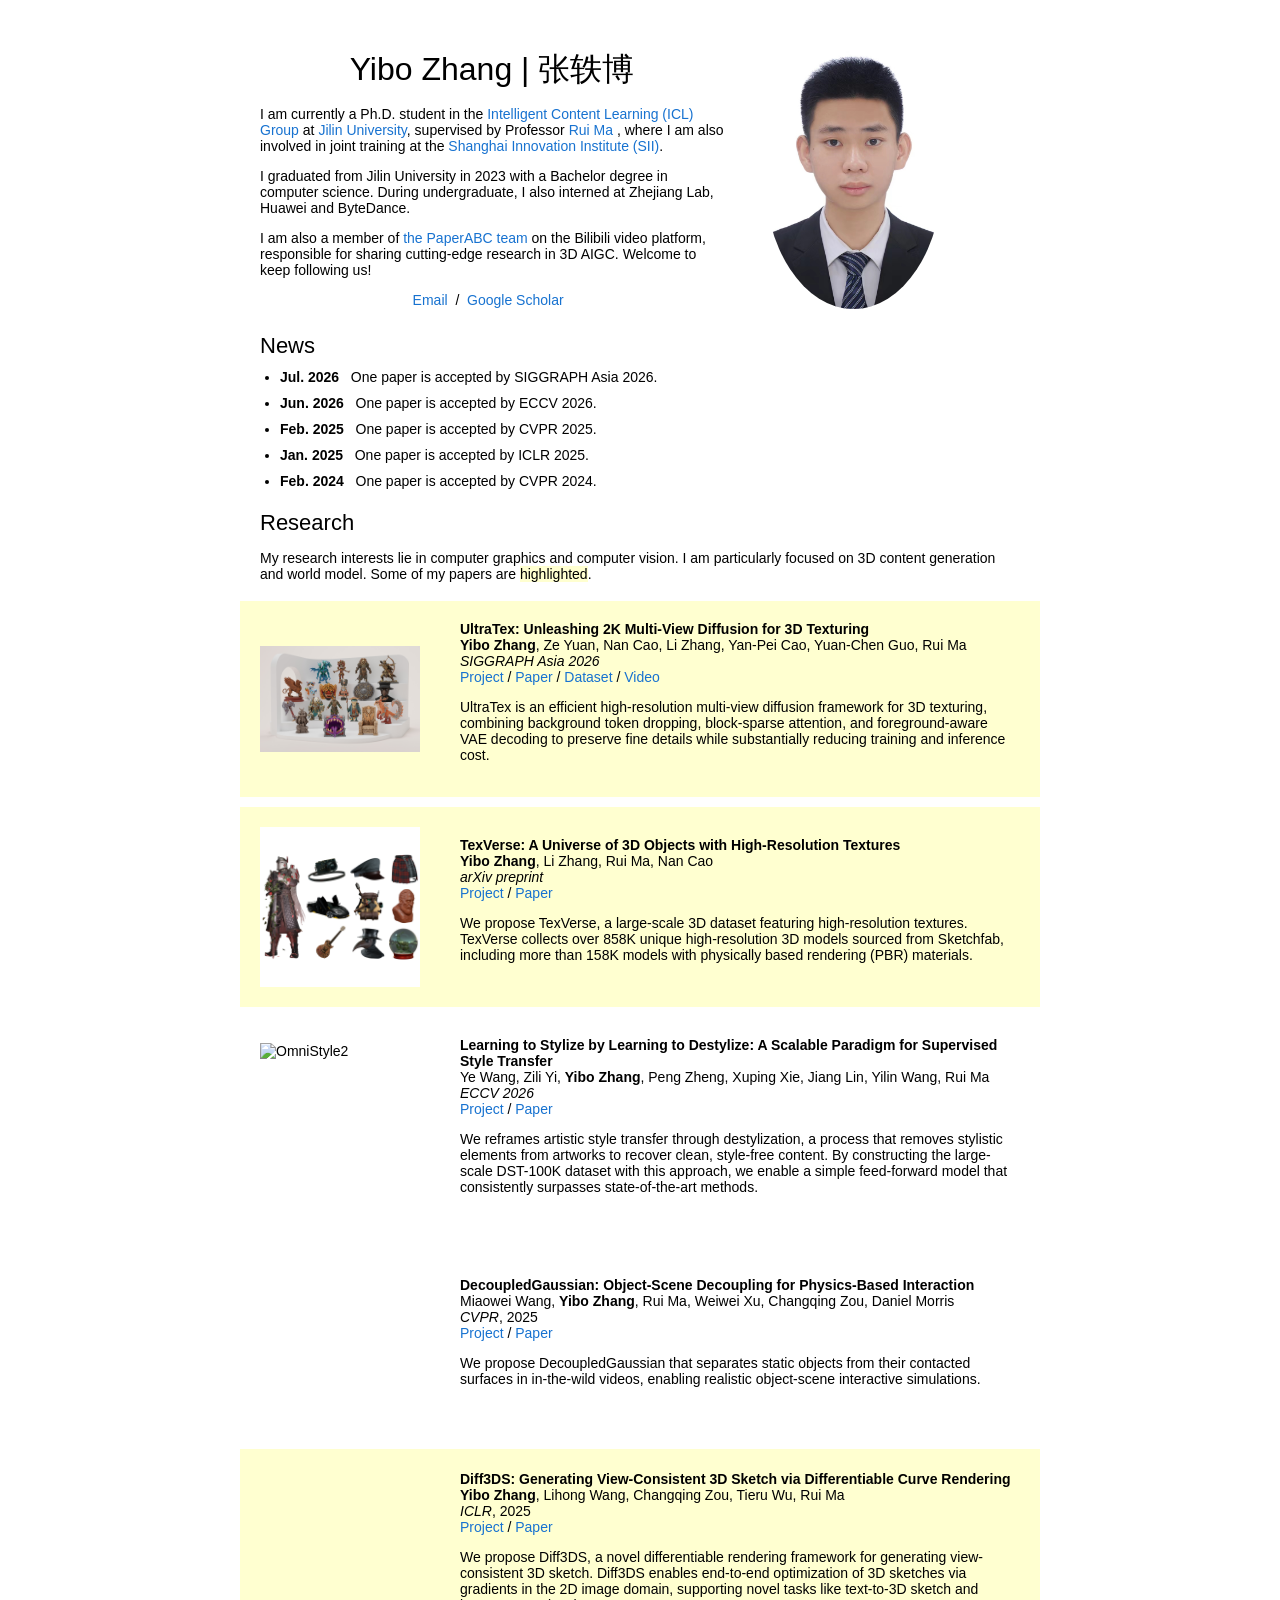
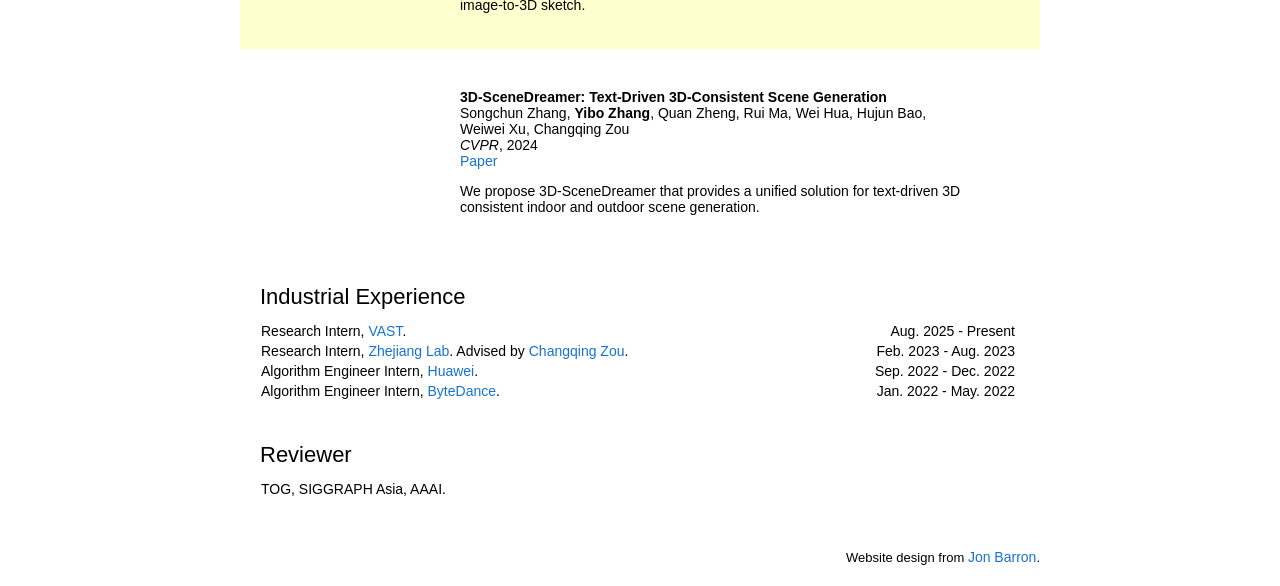
==== commit 1dc407aa: "Add UltraTex YouTube video link Co-Authored-By: Claude <noreply@anthropic.com>" ====
--- a/index.html
+++ b/index.html
@@ -98,7 +98,7 @@
                 <strong>Yibo Zhang</strong>, Ze Yuan, Nan Cao, Li Zhang, Yan-Pei Cao, Yuan-Chen Guo, Rui Ma
               <br>
                 <em>SIGGRAPH Asia 2026</em>
-                <br> <a href="https://yiboz2001.github.io/UltraTex/">Project</a> / <a href="https://arxiv.org/abs/2609.23169">Paper</a> / <a href="https://huggingface.co/datasets/YiboZhang2001/G-buffer-TexVerse">Dataset</a>
+                <br> <a href="https://yiboz2001.github.io/UltraTex/">Project</a> / <a href="https://arxiv.org/abs/2609.23169">Paper</a> / <a href="https://huggingface.co/datasets/YiboZhang2001/G-buffer-TexVerse">Dataset</a> / <a href="https://www.youtube.com/watch?v=9tOsRvGxfN4">Video</a>
               <p>
                 UltraTex is an efficient high-resolution multi-view diffusion framework for 3D texturing, combining background token dropping, block-sparse attention, and foreground-aware VAE decoding to preserve fine details while substantially reducing training and inference cost.
               </p>
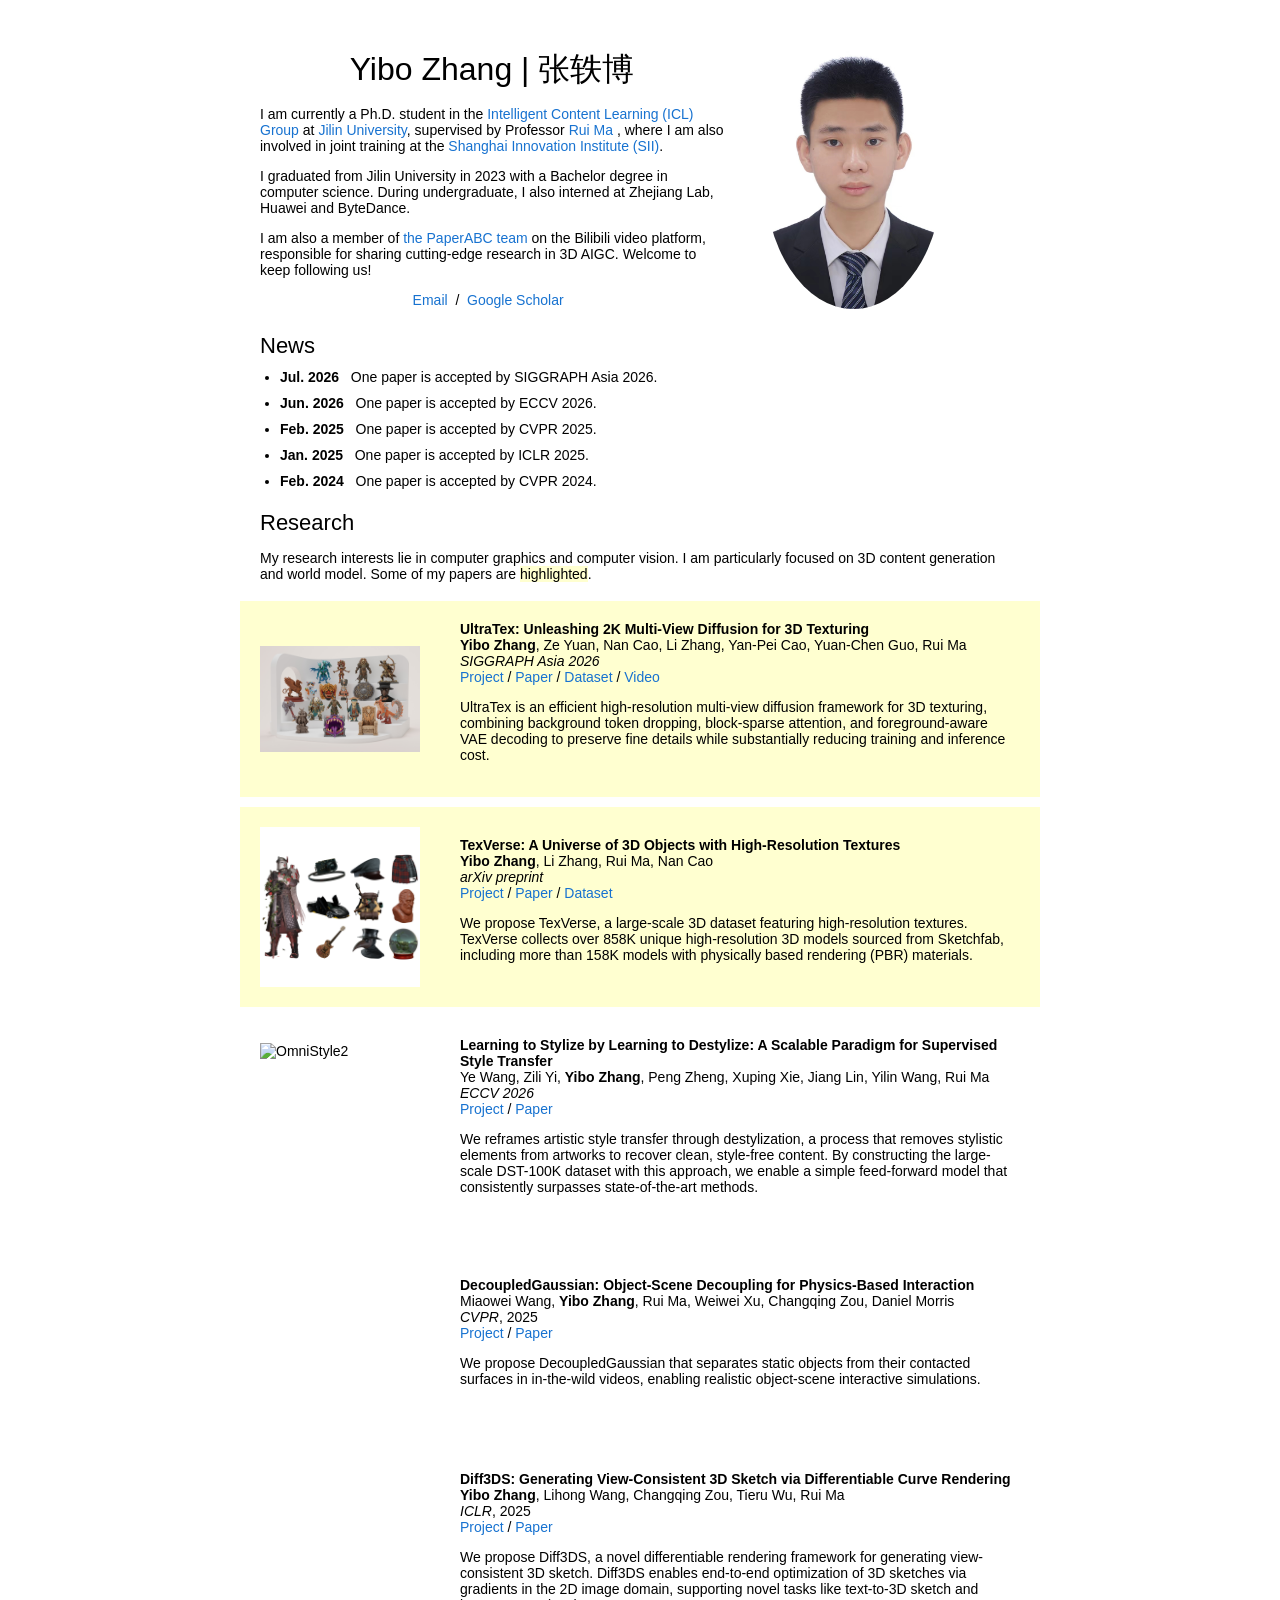
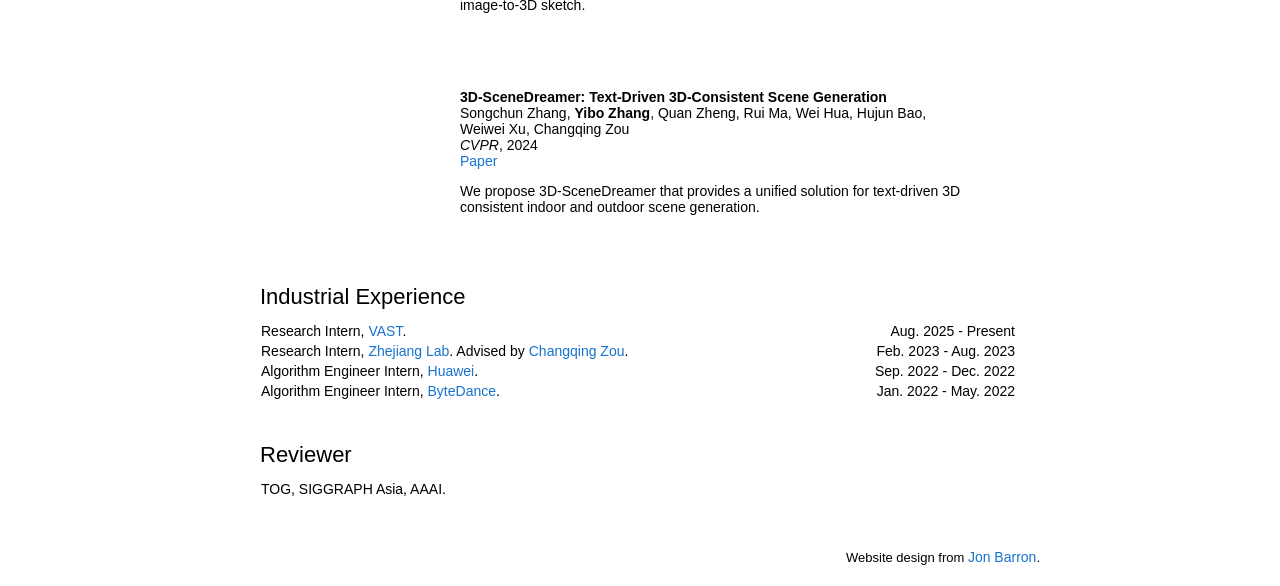
==== commit 2b110316: "Unhighlight Diff3DS; add TexVerse Dataset link Co-Authored-By: Claude <noreply@anthropic.com>" ====
--- a/index.html
+++ b/index.html
@@ -129,7 +129,7 @@
                 <!-- <em>CVPR</em>, 2025 -->
 
 
-                <br> <a href="https://github.com/yiboz2001/TexVerse">Project</a> / <a href="https://arxiv.org/abs/2508.10868">Paper</a>  
+                <br> <a href="https://github.com/yiboz2001/TexVerse">Project</a> / <a href="https://arxiv.org/abs/2508.10868">Paper</a> / <a href="https://huggingface.co/datasets/YiboZhang2001/TexVerse">Dataset</a>  
 
               <p>
                 We propose TexVerse, a large-scale 3D dataset featuring high-resolution textures. TexVerse collects over 858K unique high-resolution 3D models sourced from Sketchfab, including more than 158K models with physically based rendering (PBR) materials.
@@ -211,7 +211,7 @@
 
           <table style="width:100%;border:0px;border-spacing:0px 5px;border-collapse:separate;margin-right:auto;margin-left:auto;"><tbody>
 
-          <tr bgcolor="#ffffd0">
+          <tr>
             <td style="padding:20px;width:25%;vertical-align:middle" >
               <div class="one">
                 <div class="two" id='diff3ds_image'><video  width=100% height=100% muted autoplay loop>
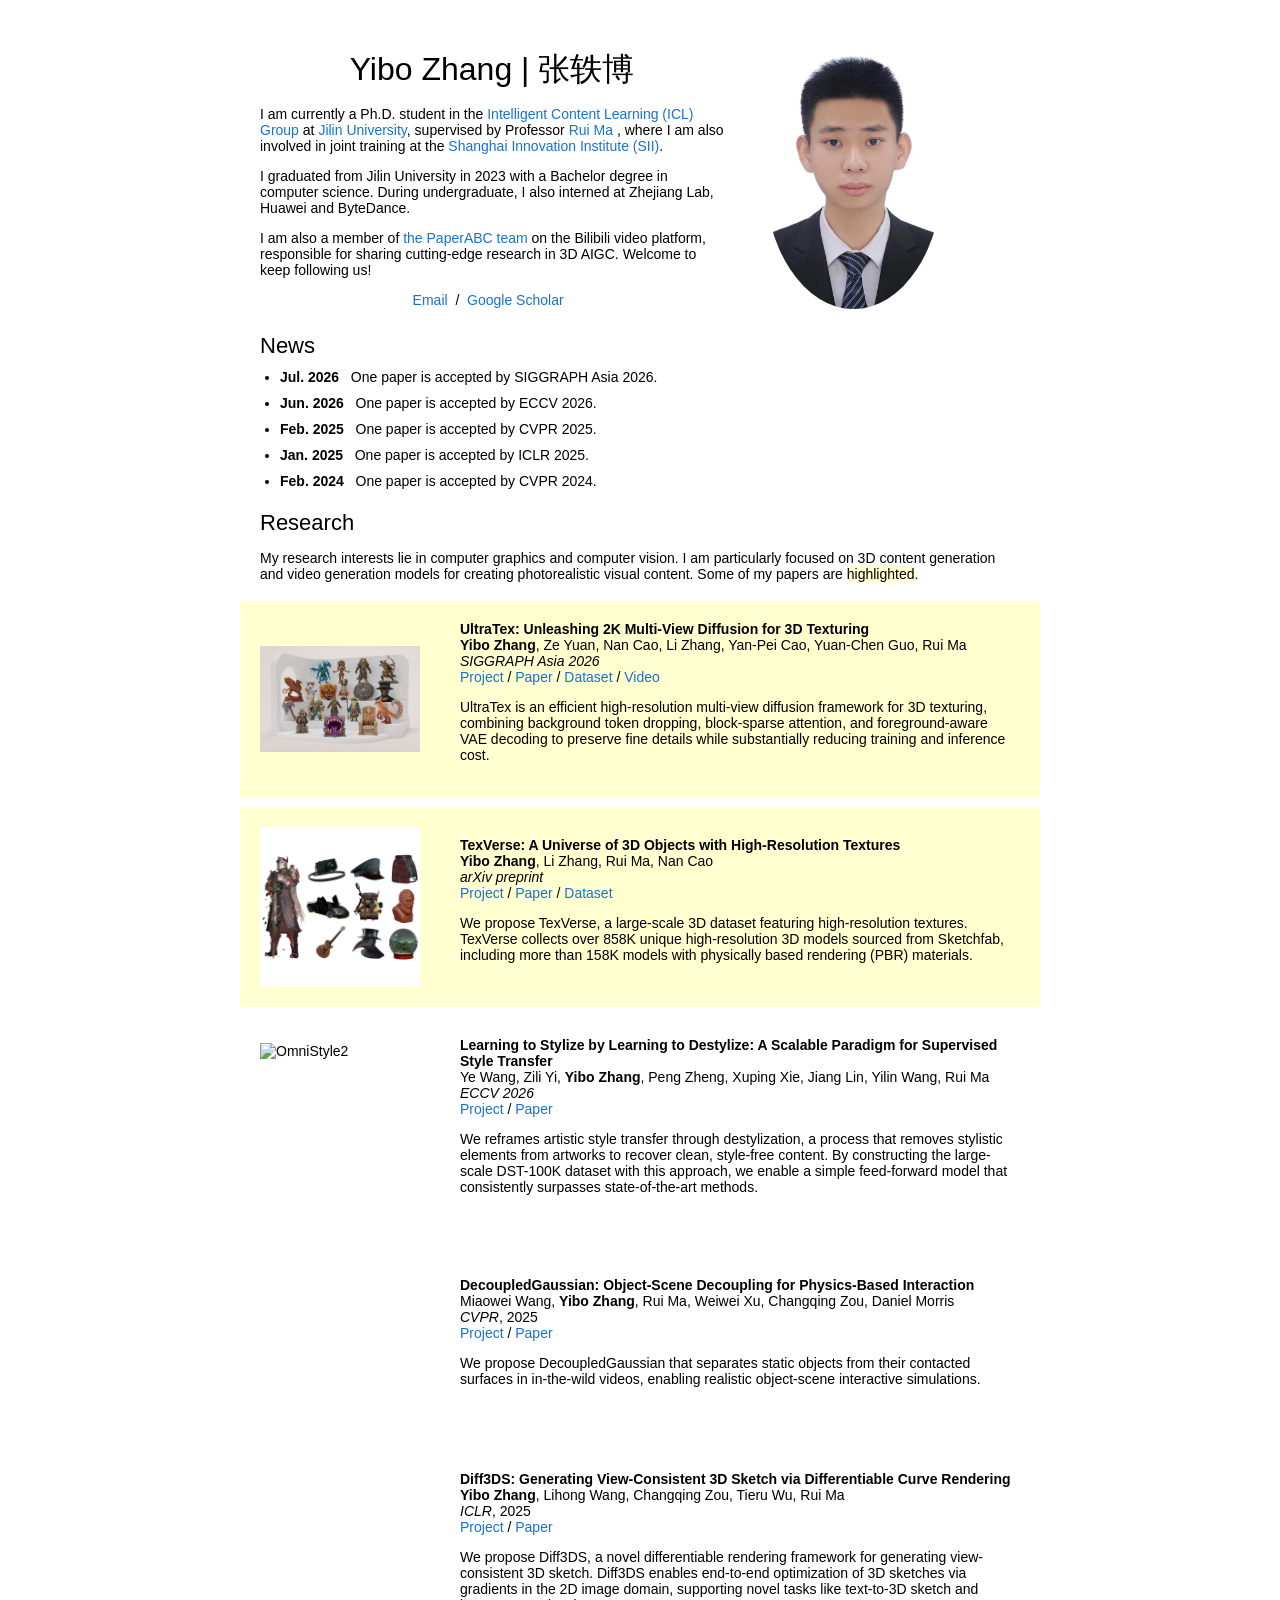
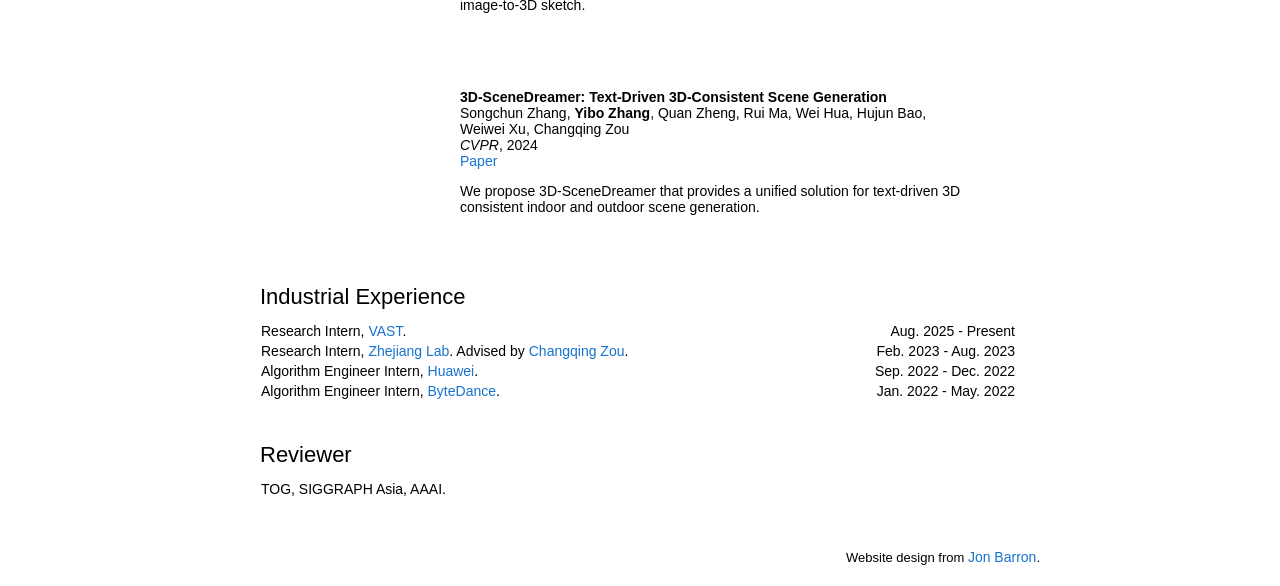
==== commit 8d166f5d: "Update research interests wording Co-Authored-By: Claude <noreply@anthropic.com>" ====
--- a/index.html
+++ b/index.html
@@ -81,7 +81,7 @@
                 <td style="padding:20px 20px 0px 20px; width:100%; vertical-align:middle">
                 <h2>Research</h2>
                 <p>
-                My research interests lie in computer graphics and computer vision. I am particularly focused on 3D content generation and world model. Some of my papers are <span class="highlight">highlighted</span>.
+                My research interests lie in computer graphics and computer vision. I am particularly focused on 3D content generation and video generation models for creating photorealistic visual content. Some of my papers are <span class="highlight">highlighted</span>.
                 </p>
               </td> </tr>
         </tbody></table>
